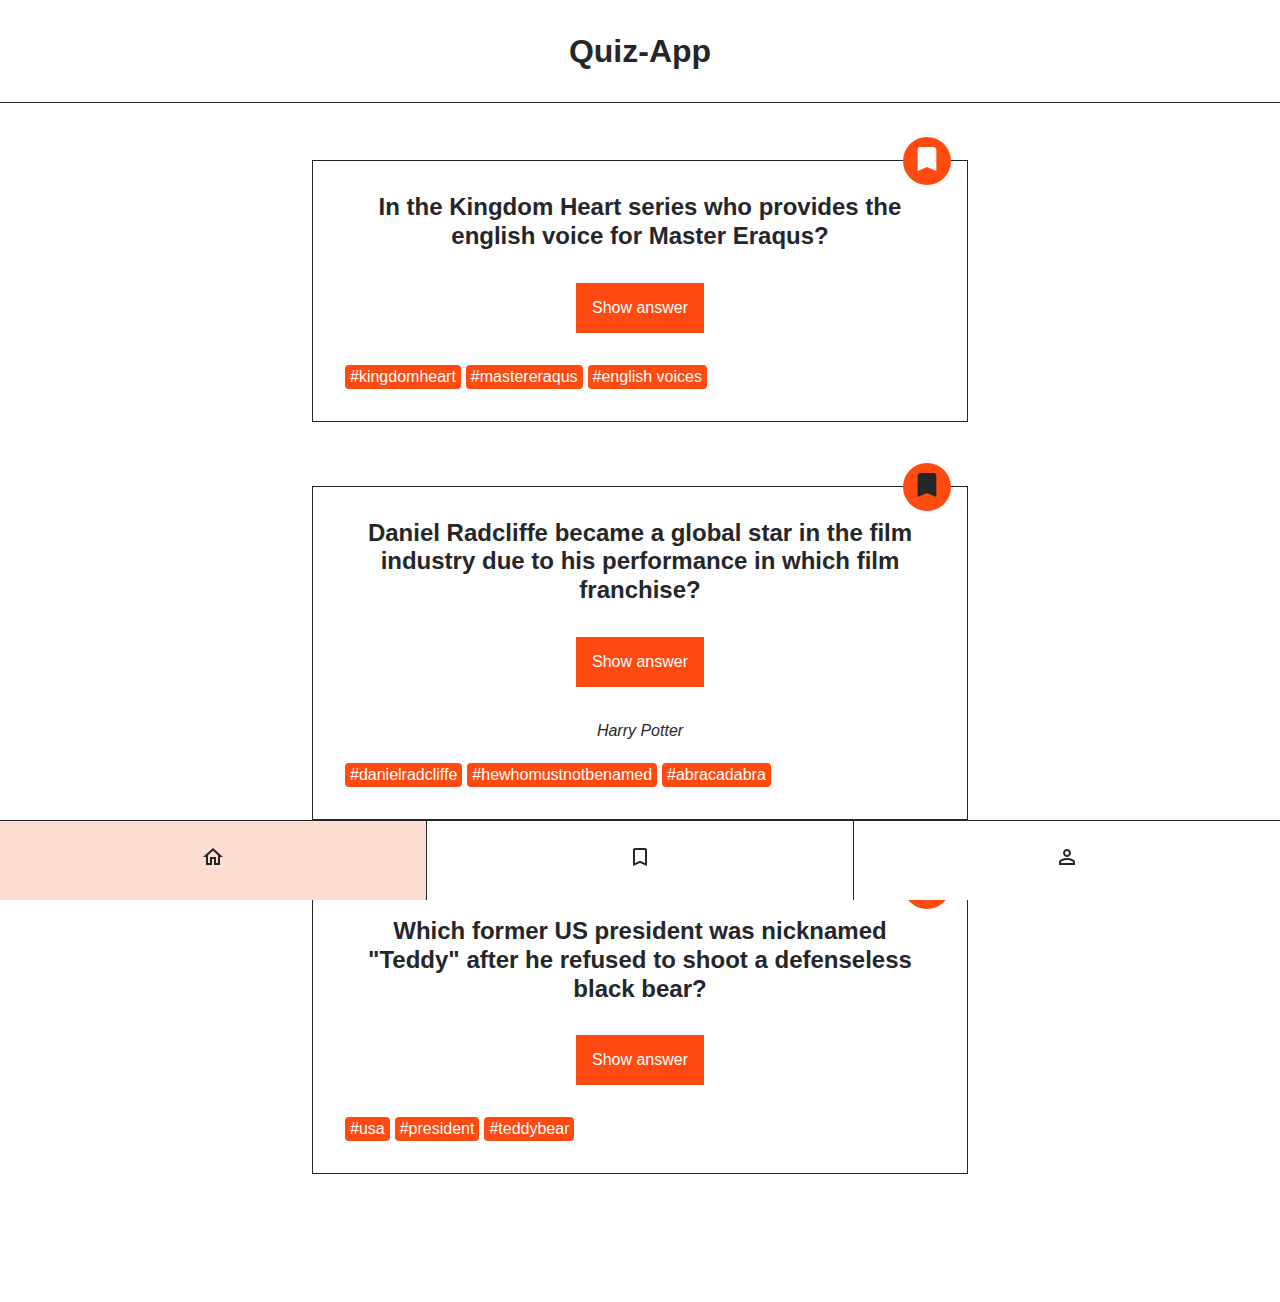
==== index.html @ 3ca08efe ""initial commit"" ====
<!DOCTYPE html>
<html lang="en">
  <head>
    <meta charset="UTF-8" />
    <meta http-equiv="X-UA-Compatible" content="IE=edge" />
    <meta name="viewport" content="width=device-width, initial-scale=1.0" />
    <title>Quiz-App</title>
    <link rel="stylesheet" href="./styles.css" />
  </head>
  <body>
    <header class="header">
      <h1 class="header__title">Quiz-App</h1>
    </header>
    <main>
      <ul class="card-list">
        <!--
                FIRST CARD
              -->
        <li class="card-list__item">
          <article class="card">
            <h2 class="card__question">
              In the Kingdom Heart series who provides the english voice for
              Master Eraqus?
            </h2>
            <button class="card__button-answer" type="button">
              Show answer
            </button>
            <p class="card__answer">Mark Hamill</p>
            <ul class="card__tag-list">
              <li class="card__tag-list-item">#kingdomheart</li>
              <li class="card__tag-list-item">#mastereraqus</li>
              <li class="card__tag-list-item">#english voices</li>
            </ul>
            <div class="card__button-bookmark">
              <button class="bookmark" aria-label="bookmark" type="button">
                <svg
                  class="bookmark__icon"
                  xmlns="http://www.w3.org/2000/svg"
                  viewbox="0 0 24 24"
                >
                  <path
                    d="M17 3H7c-1.1 0-2 .9-2 2v16l7-3 7 3V5c0-1.1-.9-2-2-2z"
                  />
                </svg>
              </button>
            </div>
          </article>
        </li>
        <!--
                SECOND CARD
              -->
        <li class="card-list__item">
          <article class="card">
            <h2 class="card__question">
              Daniel Radcliffe became a global star in the film industry due to
              his performance in which film franchise?
            </h2>
            <button class="card__button-answer" type="button">
              Show answer
            </button>
            <p class="card__answer card__answer--active">Harry Potter</p>
            <ul class="card__tag-list">
              <li class="card__tag-list-item">#danielradcliffe</li>
              <li class="card__tag-list-item">#hewhomustnotbenamed</li>
              <li class="card__tag-list-item">#abracadabra</li>
            </ul>
            <div class="card__button-bookmark">
              <button
                class="bookmark bookmark--active"
                aria-label="bookmark"
                type="button"
              >
                <svg
                  class="bookmark__icon"
                  xmlns="http://www.w3.org/2000/svg"
                  viewbox="0 0 24 24"
                >
                  <path
                    d="M17 3H7c-1.1 0-2 .9-2 2v16l7-3 7 3V5c0-1.1-.9-2-2-2z"
                  />
                </svg>
              </button>
            </div>
          </article>
        </li>
        <!--
                THIRD CARD
              -->
        <li class="card-list__item">
          <article class="card">
            <h2 class="card__question">
              Which former US president was nicknamed &quot;Teddy&quot; after he
              refused to shoot a defenseless black bear?
            </h2>
            <button class="card__button-answer" type="button">
              Show answer
            </button>
            <p class="card__answer">Theodore Roosevelt</p>
            <ul class="card__tag-list">
              <li class="card__tag-list-item">#usa</li>
              <li class="card__tag-list-item">#president</li>
              <li class="card__tag-list-item">#teddybear</li>
            </ul>
            <div class="card__button-bookmark">
              <button class="bookmark" aria-label="bookmark" type="button">
                <svg
                  class="bookmark__icon"
                  xmlns="http://www.w3.org/2000/svg"
                  viewbox="0 0 24 24"
                >
                  <path
                    d="M17 3H7c-1.1 0-2 .9-2 2v16l7-3 7 3V5c0-1.1-.9-2-2-2z"
                  />
                </svg>
              </button>
            </div>
          </article>
        </li>
      </ul>
    </main>

    <nav class="navigation">
      <ul class="navigation__list">
        <li class="navigation__list-item navigation__list-item--active">
          <a
            class="navigation__link"
            href="/index.html"
            aria-label="go to home page"
          >
            <svg
              xmlns="http://www.w3.org/2000/svg"
              height="24px"
              viewbox="0 0 24 24"
              width="24px"
            >
              <path
                d="M12 5.69l5 4.5V18h-2v-6H9v6H7v-7.81l5-4.5M12 3L2 12h3v8h6v-6h2v6h6v-8h3L12 3z"
              />
            </svg>
          </a>
        </li>
        <li class="navigation__list-item">
          <a
            class="navigation__link"
            href="/bookmarks.html"
            aria-label="go to bookmarks page"
          >
            <svg
              xmlns="http://www.w3.org/2000/svg"
              height="24px"
              viewbox="0 0 24 24"
              width="24px"
            >
              <path
                d="M17 3H7c-1.1 0-2 .9-2 2v16l7-3 7 3V5c0-1.1-.9-2-2-2zm0 15l-5-2.18L7 18V5h10v13z"
              />
            </svg>
          </a>
        </li>
        <li class="navigation__list-item">
          <a
            class="navigation__link"
            href="/profile.html"
            aria-label="go to profile page"
          >
            <svg
              xmlns="http://www.w3.org/2000/svg"
              height="24px"
              viewbox="0 0 24 24"
              width="24px"
            >
              <path
                d="M12 6c1.1 0 2 .9 2 2s-.9 2-2 2-2-.9-2-2 .9-2 2-2m0 9c2.7 0 5.8 1.29 6 2v1H6v-.99c.2-.72 3.3-2.01 6-2.01m0-11C9.79 4 8 5.79 8 8s1.79 4 4 4 4-1.79 4-4-1.79-4-4-4zm0 9c-2.67 0-8 1.34-8 4v3h16v-3c0-2.66-5.33-4-8-4z"
              />
            </svg>
          </a>
        </li>
      </ul>
    </nav>
  </body>
</html>
---- styles.css ----
@import "./global.css";

@import "./components/bookmark/bookmark.css";
@import "./components/card-list/card-list.css";
@import "./components/card/card.css";
@import "./components/header/header.css";
@import "./components/navigation/navigation.css";
@import "./components/profile/profile.css";
@import "./components/counter-list/counter-list.css";
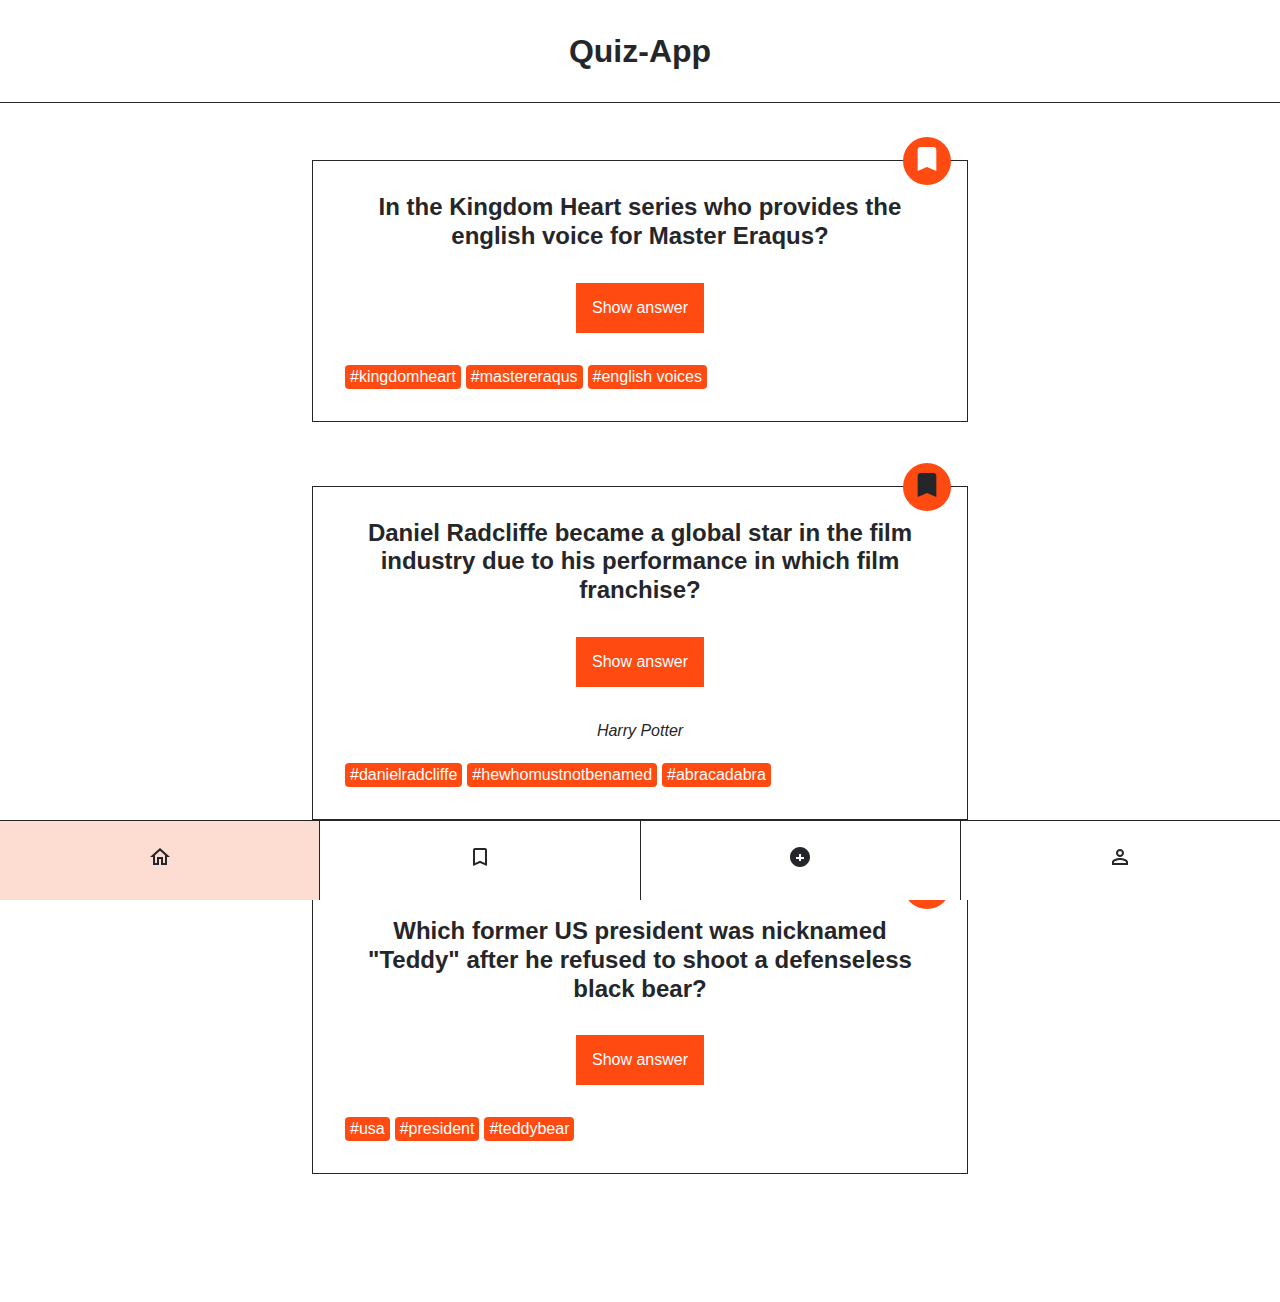
==== commit 52861ebf: "create form for adding questions" ====
--- a/index.html
+++ b/index.html
@@ -6,6 +6,7 @@
     <meta name="viewport" content="width=device-width, initial-scale=1.0" />
     <title>Quiz-App</title>
     <link rel="stylesheet" href="./styles.css" />
+    <script src="./index.js" defer></script>
   </head>
   <body>
     <header class="header">
@@ -22,17 +23,26 @@
               In the Kingdom Heart series who provides the english voice for
               Master Eraqus?
             </h2>
-            <button class="card__button-answer" type="button">
+            <button
+              class="card__button-answer"
+              type="button"
+              data-js="answer-button"
+            >
               Show answer
             </button>
-            <p class="card__answer">Mark Hamill</p>
+            <p class="card__answer" data-js="card-answer">Mark Hamill</p>
             <ul class="card__tag-list">
               <li class="card__tag-list-item">#kingdomheart</li>
               <li class="card__tag-list-item">#mastereraqus</li>
               <li class="card__tag-list-item">#english voices</li>
             </ul>
             <div class="card__button-bookmark">
-              <button class="bookmark" aria-label="bookmark" type="button">
+              <button
+                class="bookmark"
+                aria-label="bookmark"
+                type="button"
+                data-js="bookmark-button"
+              >
                 <svg
                   class="bookmark__icon"
                   xmlns="http://www.w3.org/2000/svg"
@@ -160,6 +170,24 @@
         <li class="navigation__list-item">
           <a
             class="navigation__link"
+            href="/form.html"
+            aria-label="go to add questions page"
+          >
+            <svg
+              xmlns="http://www.w3.org/2000/svg"
+              height="24px"
+              viewbox="0 0 24 24"
+              width="24px"
+            >
+              <path
+                d="M12 2C6.48 2 2 6.48 2 12s4.48 10 10 10 10-4.48 10-10S17.52 2 12 2zm1 14h-2v-2H8v-2h3V9h2v3h3v2h-3v3z"
+              />
+            </svg>
+          </a>
+        </li>
+        <li class="navigation__list-item">
+          <a
+            class="navigation__link"
             href="/profile.html"
             aria-label="go to profile page"
           >
--- a/styles.css
+++ b/styles.css
@@ -7,3 +7,4 @@
 @import "./components/navigation/navigation.css";
 @import "./components/profile/profile.css";
 @import "./components/counter-list/counter-list.css";
+@import "./components/form/form.css";
